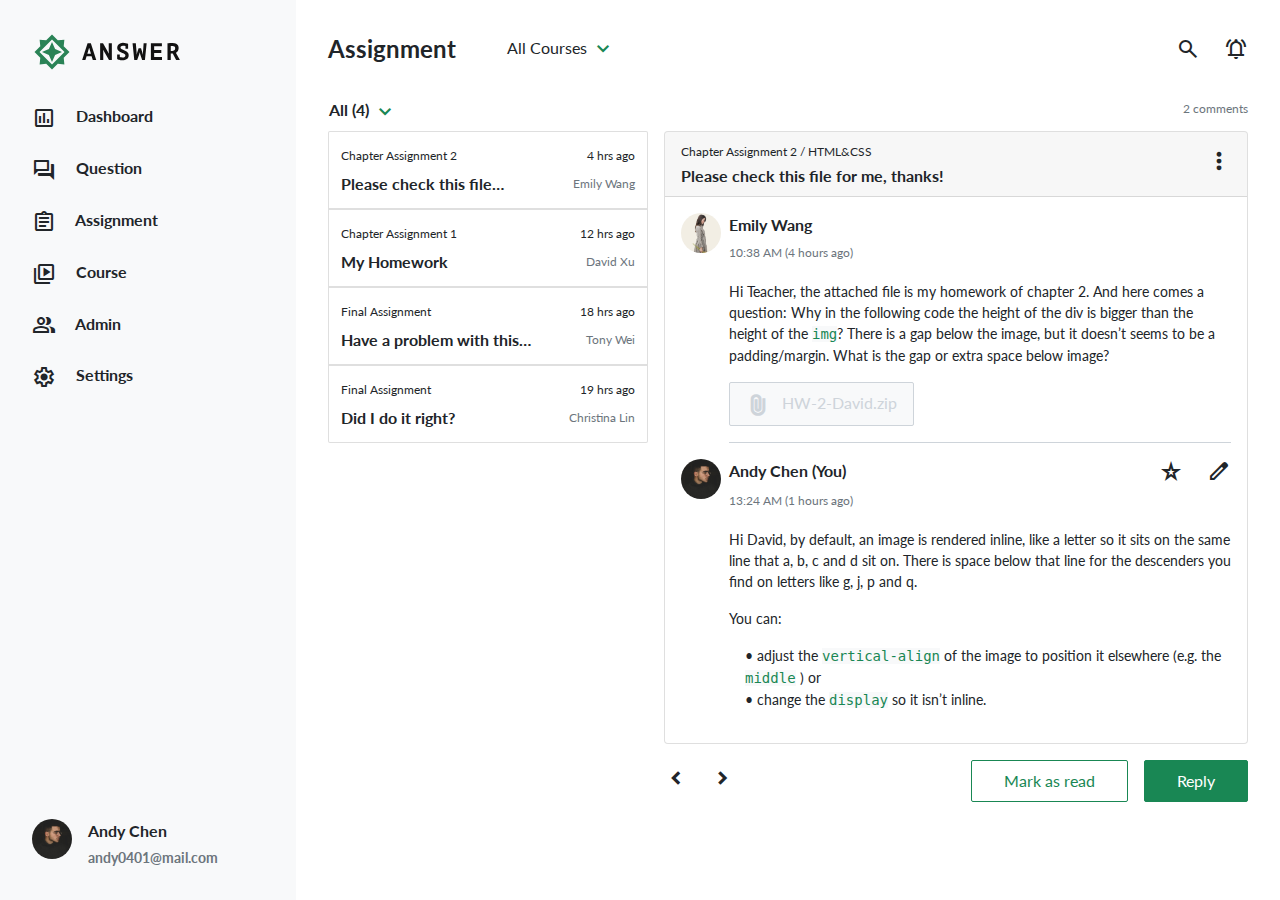
==== index.html @ dfddaa67 "Update 2022-08-30T04:13:38.105Z" ====
<!DOCTYPE html>
<html lang="en">

<head>
  <meta charset="UTF-8">
  <meta name="viewport" content="width=device-width, initial-scale=1.0">
  <meta http-equiv="X-UA-Compatible" content="ie=edge">
  <title>
    後台表單設計
  </title>
  <link rel="stylesheet" href="https://cdnjs.cloudflare.com/ajax/libs/font-awesome/5.13.0/css/all.min.css" />

  <!-- Material icon -->
  <link rel="stylesheet"
    href="https://fonts.googleapis.com/css2?family=Material+Symbols+Outlined:opsz,wght,FILL,GRAD@48,400,1,0" />

  <!-- googlefont -->
  <link rel="preconnect" href="https://fonts.googleapis.com">
  <link rel="preconnect" href="https://fonts.gstatic.com" crossorigin>
  <link href="https://fonts.googleapis.com/css2?family=Lato:wght@400;700&display=swap" rel="stylesheet">

  <!-- bootstrap CDN -->
  <link href="https://cdn.jsdelivr.net/npm/bootstrap@5.1.1/dist/css/bootstrap.min.css" rel="stylesheet"
    integrity="sha384-F3w7mX95PdgyTmZZMECAngseQB83DfGTowi0iMjiWaeVhAn4FJkqJByhZMI3AhiU" crossorigin="anonymous">

  <!-- 自己寫的css檔 -->
  <link rel="stylesheet" href="./assets/style/all.css">

</head>

<body>
  <!-- 左側選單 -->
  <nav class="bg-light ps-6 pt-6 pb-6 main-menu fixed-top d-flex flex-column justify-content-between h-100">
    <div>
      <h1 class="mb-6">
        <a href="#">answer</a>
      </h1>
      <ul class="navbar-nav">
        <li class="nav-item">
          <a href="#" class="nav-link link-dark">
            <span class="material-symbols-outlined me-3 align-middle">
              insert_chart
            </span>
            Dashboard
          </a>
        </li>
        <li class="nav-item">
          <a href="#" class="nav-link link-dark">
            <span class="material-symbols-outlined me-3 align-middle">
              forum
            </span>
            Question
          </a>
        </li>
        <li class="nav-item">
          <a href="./index.html" class="nav-link link-dark">
            <span class="material-symbols-outlined me-3 align-middle">
              assignment
            </span>
            Assignment
          </a>
        </li>
        <li class="nav-item">
          <a href="#" class="nav-link link-dark">
            <span class="material-symbols-outlined me-3 align-middle">
              video_library
            </span>
            Course
          </a>
        </li>
        <li class="nav-item">
          <a href="./admin.html" class="nav-link link-dark">
            <span class="material-symbols-outlined me-3 align-middle">
              group
            </span>
            Admin
          </a>
        </li>
        <li class="nav-item">
          <a href="#" class="nav-link link-dark">
            <span class="material-symbols-outlined me-3 align-middle">
              settings
            </span>
            Settings
          </a>
        </li>
      </ul>
    </div>

    <div class="onwer d-flex">
      <img src="./assets/images/andychen.jpeg" alt="作者頭像" class="photo-radius">
      <div class="name ms-3">
        <p class="mb-1">Andy Chen</p>
        <a href="mailto:andy0401@mail.com" class="fs-7 text-secondary">andy0401@mail.com</a>
      </div>
    </div>
  </nav>


  
<div class="content dist-ml-296">
  <div class="container-fluid ps-6 pe-6">

    <!-- 中間上半部選單 -->
    <header class="mt-6 mb-6 d-flex">
      <h2 class="fs-4 lh-xs fw-bold d-inline-block dist-mr-50">Assignment</h2>
      <div class="d-flex justify-content-between align-items-center w-100">

        <div class="dropdown">
          <a class="btn" href="#" role="button" id="dropdownMenuLink" data-bs-toggle="dropdown" aria-expanded="false">
            All Courses
            <span class="material-symbols-outlined align-middle arrow-icon">
              expand_more
            </span>
          </a>

          <ul class="dropdown-menu" aria-labelledby="dropdownMenuLink">
            <li><a class="dropdown-item" href="#">All Courses</a></li>
          </ul>
        </div>

        <ul>
          <li class="d-flex">
            <a href="#" class="me-4">
              <span class="material-symbols-outlined align-middle icon">
                search
              </span>
            </a>
            <a href="#">
              <span class="material-symbols-outlined align-middle icon">
                notifications_active
              </span>
            </a>
          </li>
        </ul>
      </div>
    </header>

    <!-- 文章篩選列 -->
    <aside class="d-flex justify-content-between dist-mb-6">
      <div class="dropdown dist-mr-560">
        <a class="btn fw-bold" href="#" role="button" id="dropdownMenuLink" data-bs-toggle="dropdown"
          aria-expanded="false">
          All (4)
          <span class="material-symbols-outlined align-middle arrow-icon">
            expand_more
          </span>
        </a>

        <ul class="dropdown-menu" aria-labelledby="dropdownMenuLink">
          <li><a class="dropdown-item" href="#">All (4)</a></li>
        </ul>
      </div>

      <p class="fs-8 lh-lg fw-normal text-secondary">2 comments</p>
    </aside>


    <!-- 文章左側列表 -->
    <div class="d-flex justify-content-between">
      <aside class="fw-normal article-list me-3">
        <ul class="list-group">
          <li>
            <a href="#" class="list-group-item list-group-item-action dist-p12">
              <div class="d-flex justify-content-between fs-8 lh-lg">
                <p class="mb-1">Chapter Assignment 2</p>
                <p class="mb-1">4 hrs ago</p>
              </div>
              <div class="d-flex justify-content-between">
                <p class="m-0 fw-bold">Please check this file…</p>
                <p class="m-0 fs-8 lh-lg text-secondary">Emily Wang</p>
              </div>
            </a>
          </li>
          <li>
            <a href="#" class="list-group-item list-group-item-action dist-p12">
              <div class="d-flex justify-content-between fs-8 lh-lg">
                <p class="mb-1">Chapter Assignment 1</p>
                <p class="mb-1">12 hrs ago</p>
              </div>
              <div class="d-flex justify-content-between">
                <p class="m-0 fw-bold">My Homework</p>
                <p class="m-0 fs-8 lh-lg text-secondary">David Xu</p>
              </div>
            </a>
          </li>
          <li>
            <a href="#" class="list-group-item list-group-item-action dist-p12">
              <div class="d-flex justify-content-between fs-8 lh-lg">
                <p class="mb-1">Final Assignment</p>
                <p class="mb-1">18 hrs ago</p>
              </div>
              <div class="d-flex justify-content-between">
                <p class="m-0 fw-bold">Have a problem with this…</p>
                <p class="m-0 fs-8 lh-lg text-secondary">Tony Wei</p>
              </div>
            </a>
          </li>
          <li>
            <a href="#" class="list-group-item list-group-item-action dist-p12">
              <div class="d-flex justify-content-between fs-8 lh-lg">
                <p class="mb-1">Final Assignment</p>
                <p class="mb-1">19 hrs ago</p>
              </div>
              <div class="d-flex justify-content-between">
                <p class="m-0 fw-bold">Did I do it right?</p>
                <p class="m-0 fs-8 lh-lg text-secondary">Christina Lin</p>
              </div>
            </a>
          </li>
        </ul>
      </aside>

      <!-- 文章右側內容 -->
      <main>
        <div class="card">
          <ul class="d-flex justify-content-between card-header">
            <li>
              <p class="fs-8 fw-normal lh-lg">Chapter Assignment 2 / HTML&CSS</p>
              <p>Please check this file for me, thanks!</p>
            </li>
            <li class="d-flex align-items-center">
              <a href="#">
                <span class="material-symbols-outlined fw-bold icon">
                  more_vert
                </span>
              </a>
            </li>
          </ul>

          <ul class="card-body article-content">
            <li class="d-flex justify-content-between">
              <div>
                <img src="./assets/images/emilywang.jpeg" alt="作者大頭照" class="photo-radius me-2">
              </div>
              <div class="border-bottom border-light-high4 a-index">
                <h3 class="fs-6 fw-bold lh-base dist-mb-4">Emily Wang</h3>
                <p class="fs-8 lh-lg fw-normal text-secondary mb-3">10:38 AM (4 hours ago)</p>
                <p class="fs-9 fw-normal mb-3">Hi Teacher, the attached file is my homework of chapter 2. And here comes
                  a question: Why in the following code the height of the div is bigger than the height of the <code
                    class="fs-9 fw-normal text-success bg-light">img</code>? There is a gap below the image, but it
                  doesn’t seems to be a padding/margin. What is the gap or extra space below image?</p>
                <a href="#" download="HW-2-David.zip"
                  class="btn btn-light btn-outline-light-high4 download p-2 pb-2 ps-3 pe-3 mb-3">
                  <span class="material-symbols-outlined fw-bold me-2 align-middle">
                    attach_file
                  </span>
                  HW-2-David.zip
                </a>
              </div>
            </li>
            <li class="d-flex justify-content-between">
              <div>
                <img src="./assets/images/andychen.jpeg" alt="作者大頭照" class="photo-radius me-2">
              </div>
              <div>
                <div class="d-flex justify-content-between">
                  <h3 class="fs-6 fw-bold lh-base dist-mb-4">Andy Chen (You)</h3>
                  <div class="d-flex justify-content-between">
                    <a href="#" class="me-4">
                      <span class="material-symbols-outlined">
                        star_rate
                      </span>
                    </a>
                    <a href="#">
                      <span class="material-symbols-outlined">
                        edit
                      </span>
                    </a>
                  </div>
                </div>
                <p class="fs-8 lh-lg fw-normal text-secondary mb-3">13:24 AM (1 hours ago)</p>
                <p class="fs-9 fw-normal mb-3">Hi David, by default, an image is rendered inline, like a letter so it
                  sits on the same line that a, b, c and d sit on. There is space below that line for the descenders you
                  find on letters like g, j, p and q.</p>
                <p class="fs-9 fw-normal mb-3">You can:</p>
                <ul class="fs-9 fw-normal mb-3 ms-3">
                  <li>• adjust the <code class="fs-9 fw-normal text-success bg-light">vertical-align</code> of the image
                    to position it elsewhere (e.g. the <code class="fs-9 fw-normal text-success bg-light">middle</code>
                    ) or</li>
                  <li>• change the <code class="fs-9 fw-normal text-success bg-light">display</code> so it isn’t inline.
                  </li>
                </ul>
              </div>
            </li>
          </ul>
      </main>
    </div>

    <footer class="mt-3 mb-6 d-flex flex-row">
      <div  class="d-flex flex-row align-items-center dist-ml-336">
        <a href="#" class="dist-mr-23 icon">
          <span class="material-symbols-outlined fw-bold">
            chevron_left
          </span>
        </a>
        <a href="#" class="icon">
          <span class="material-symbols-outlined fw-bold">
            chevron_right
          </span>
        </a>
      </div>
      <div class="d-flex flex-row justify-content-end w-100">
        <button type="button" class="btn btn-outline-success me-3 footer-button">Mark as read</button>
        <a href="./index_reply.html">
          <button type="button" class="btn btn-success footer-button">Reply</button>
        </a>
    </footer>

  </div>

</div>

  <!-- bootstrap js -->
  <script src="https://cdn.jsdelivr.net/npm/bootstrap@5.1.1/dist/js/bootstrap.bundle.min.js"
  integrity="sha384-/bQdsTh/da6pkI1MST/rWKFNjaCP5gBSY4sEBT38Q/9RBh9AH40zEOg7Hlq2THRZ"
  crossorigin="anonymous"></script>

  <!-- CKEditor 5文字編輯器 -->
  <script src="https://cdn.ckeditor.com/ckeditor5/35.0.1/classic/ckeditor.js"></script>

  <script src="./assets/js/all.js"></script>

</body>

</html>
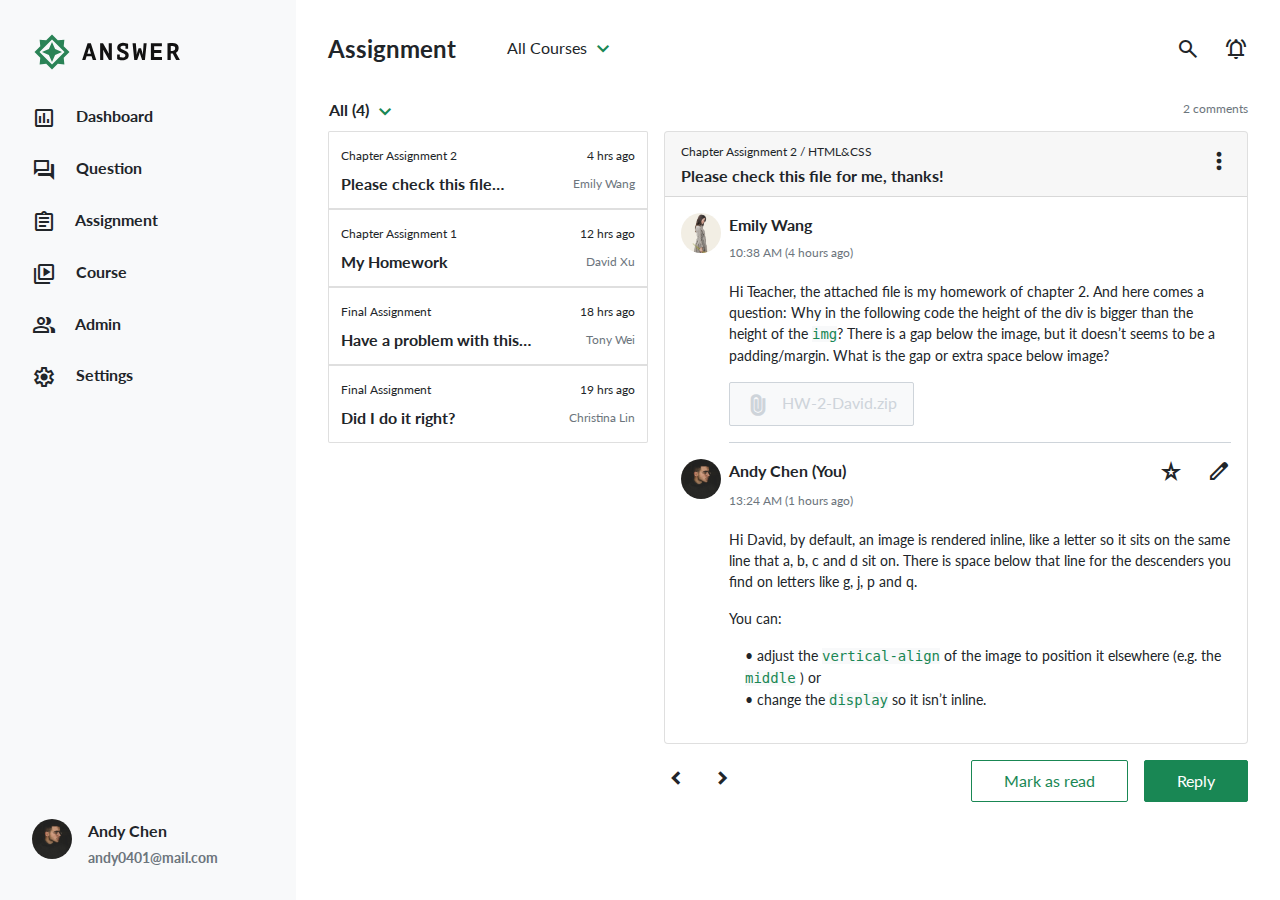
==== commit 45452528: "Update 2022-09-03T06:08:08.624Z" ====
--- a/index.html
+++ b/index.html
@@ -8,8 +8,6 @@
   <title>
     後台表單設計
   </title>
-  <link rel="stylesheet" href="https://cdnjs.cloudflare.com/ajax/libs/font-awesome/5.13.0/css/all.min.css" />
-
   <!-- Material icon -->
   <link rel="stylesheet"
     href="https://fonts.googleapis.com/css2?family=Material+Symbols+Outlined:opsz,wght,FILL,GRAD@48,400,1,0" />
@@ -18,10 +16,6 @@
   <link rel="preconnect" href="https://fonts.googleapis.com">
   <link rel="preconnect" href="https://fonts.gstatic.com" crossorigin>
   <link href="https://fonts.googleapis.com/css2?family=Lato:wght@400;700&display=swap" rel="stylesheet">
-
-  <!-- bootstrap CDN -->
-  <link href="https://cdn.jsdelivr.net/npm/bootstrap@5.1.1/dist/css/bootstrap.min.css" rel="stylesheet"
-    integrity="sha384-F3w7mX95PdgyTmZZMECAngseQB83DfGTowi0iMjiWaeVhAn4FJkqJByhZMI3AhiU" crossorigin="anonymous">
 
   <!-- 自己寫的css檔 -->
   <link rel="stylesheet" href="./assets/style/all.css">
@@ -229,7 +223,7 @@
           </ul>
 
           <ul class="card-body article-content">
-            <li class="d-flex justify-content-between">
+            <li class="d-flex">
               <div>
                 <img src="./assets/images/emilywang.jpeg" alt="作者大頭照" class="photo-radius me-2">
               </div>
@@ -310,16 +304,12 @@
   </div>
 
 </div>
-
-  <!-- bootstrap js -->
-  <script src="https://cdn.jsdelivr.net/npm/bootstrap@5.1.1/dist/js/bootstrap.bundle.min.js"
-  integrity="sha384-/bQdsTh/da6pkI1MST/rWKFNjaCP5gBSY4sEBT38Q/9RBh9AH40zEOg7Hlq2THRZ"
-  crossorigin="anonymous"></script>
-
-  <!-- CKEditor 5文字編輯器 -->
-  <script src="https://cdn.ckeditor.com/ckeditor5/35.0.1/classic/ckeditor.js"></script>
-
-  <script src="./assets/js/all.js"></script>
+    <!-- CKEditor 5文字編輯器 -->
+    <script src="https://cdn.ckeditor.com/ckeditor5/35.0.1/classic/ckeditor.js"></script>
+
+    <script src="./assets/js/vendors.js"></script>
+
+    <script src="./assets/js/all.js"></script>
 
 </body>
 
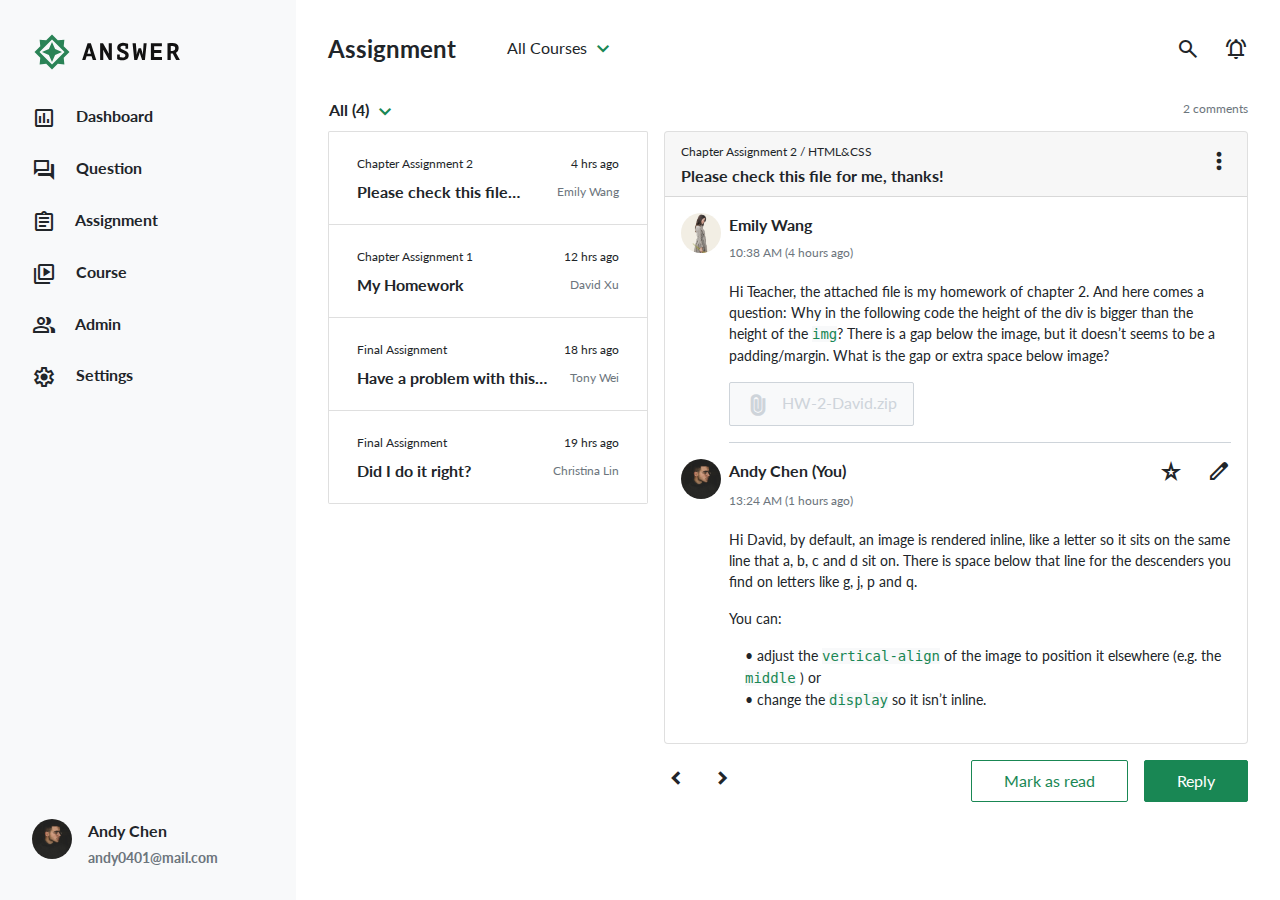
==== commit 63fb28e0: "Update 2022-09-14T09:02:37.290Z" ====
--- a/index.html
+++ b/index.html
@@ -154,8 +154,8 @@
     <div class="d-flex justify-content-between">
       <aside class="fw-normal article-list me-3">
         <ul class="list-group">
-          <li>
-            <a href="#" class="list-group-item list-group-item-action dist-p12">
+          <li class="list-group-item list-group-item-action">
+            <a href="#" class="dist-p12">
               <div class="d-flex justify-content-between fs-8 lh-lg">
                 <p class="mb-1">Chapter Assignment 2</p>
                 <p class="mb-1">4 hrs ago</p>
@@ -166,8 +166,8 @@
               </div>
             </a>
           </li>
-          <li>
-            <a href="#" class="list-group-item list-group-item-action dist-p12">
+          <li class="list-group-item list-group-item-action">
+            <a href="#" class="dist-p12">
               <div class="d-flex justify-content-between fs-8 lh-lg">
                 <p class="mb-1">Chapter Assignment 1</p>
                 <p class="mb-1">12 hrs ago</p>
@@ -178,8 +178,8 @@
               </div>
             </a>
           </li>
-          <li>
-            <a href="#" class="list-group-item list-group-item-action dist-p12">
+          <li class="list-group-item list-group-item-action">
+            <a href="#" class="dist-p12">
               <div class="d-flex justify-content-between fs-8 lh-lg">
                 <p class="mb-1">Final Assignment</p>
                 <p class="mb-1">18 hrs ago</p>
@@ -190,8 +190,8 @@
               </div>
             </a>
           </li>
-          <li>
-            <a href="#" class="list-group-item list-group-item-action dist-p12">
+          <li class="list-group-item list-group-item-action">
+            <a href="#" class="dist-p12">
               <div class="d-flex justify-content-between fs-8 lh-lg">
                 <p class="mb-1">Final Assignment</p>
                 <p class="mb-1">19 hrs ago</p>
